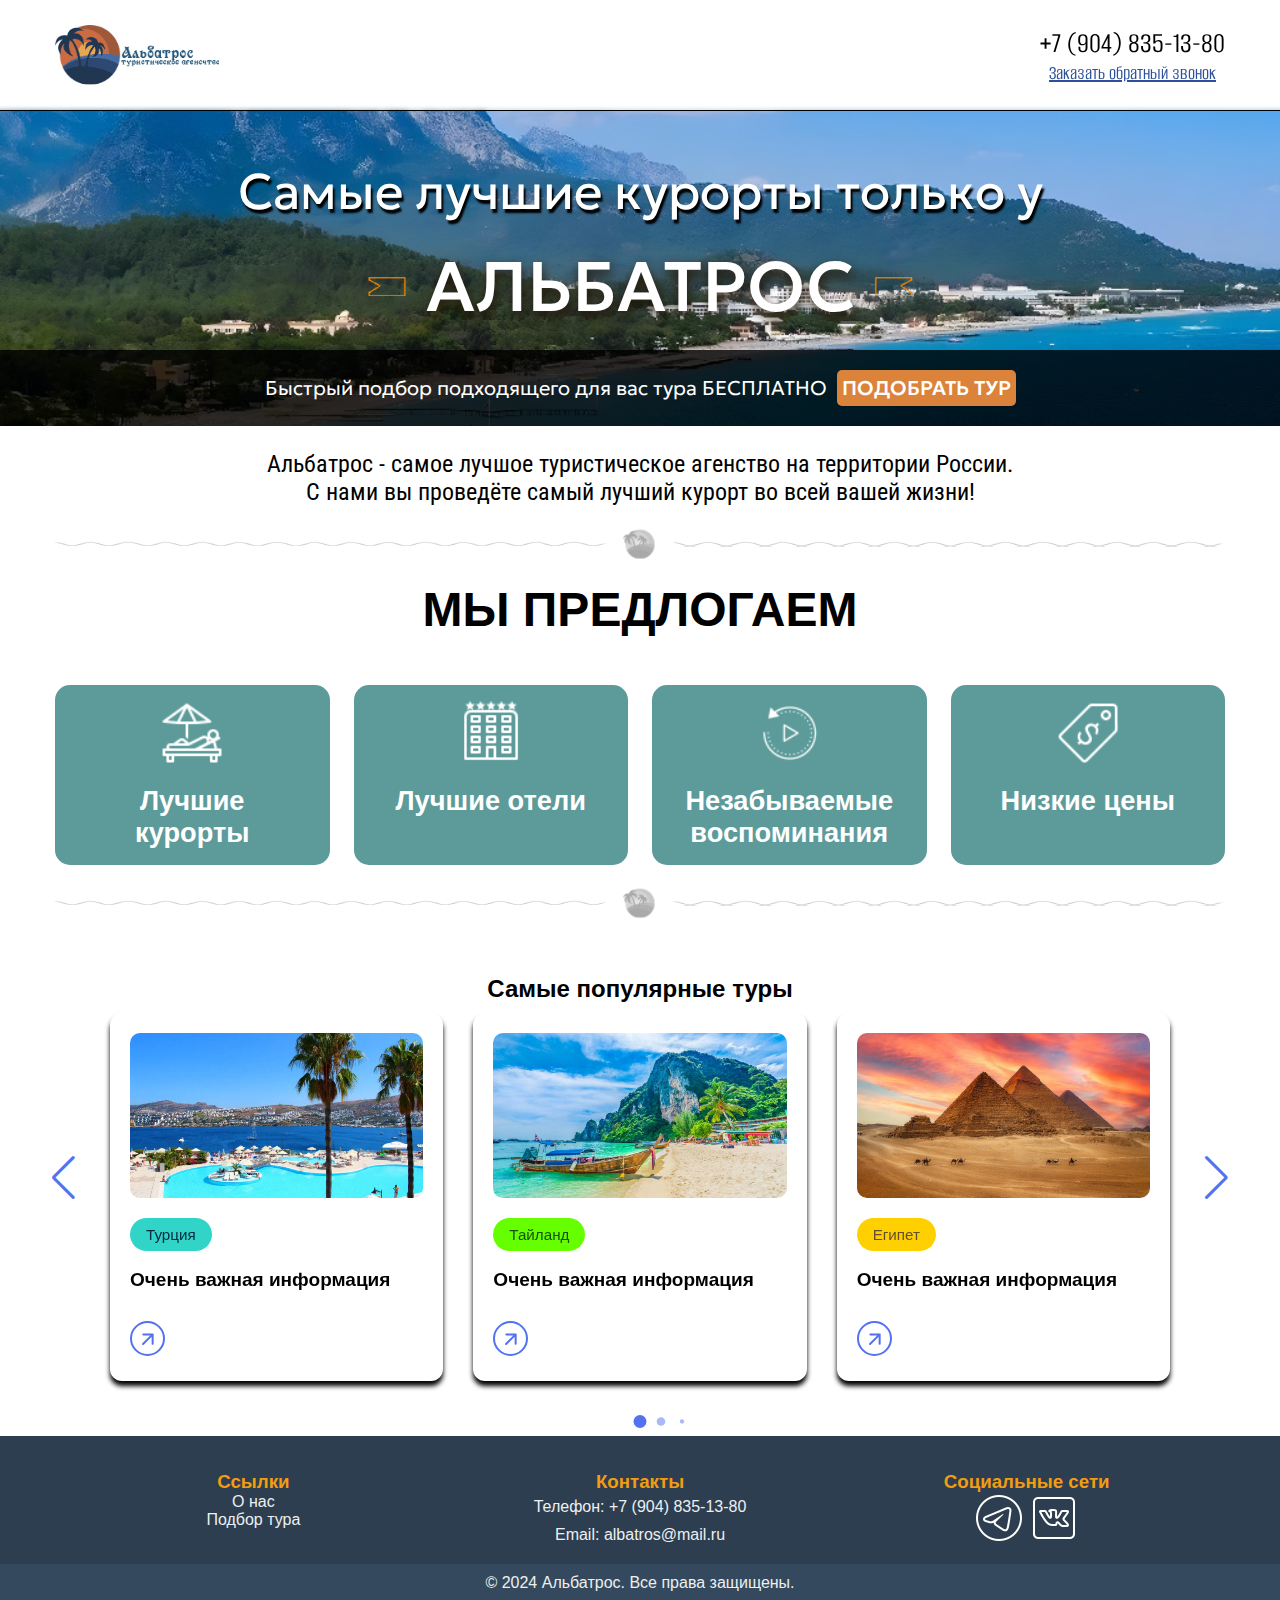
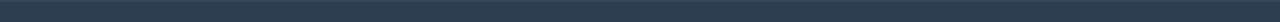
==== index.html @ dd965830 "Add files via upload" ====
<!DOCTYPE html>
<html lang="ru">

<head>
    <meta charset="UTF-8">
    <meta name="viewport" content="width=device-width, initial-scale=1.0">
    <title>Альбатрос</title>
    <link rel="stylesheet" href="styles/style.css">
    <link rel="shortcut icon" href="img/icon.png">
    <link rel="stylesheet"
        href="https://fonts.googleapis.com/css2?family=Material+Symbols+Rounded:opsz,wght,FILL,GRAD@24,400,0,0&icon_names=arrow_forward" />
    <link rel="stylesheet" href="https://cdn.jsdelivr.net/npm/swiper@11/swiper-bundle.min.css">
    <script defer src="js/main.js"></script>
    <script src="https://ajax.googleapis.com/ajax/libs/jquery/1.7/jquery.js"></script> 
    <script src="https://malsup.github.io/jquery.form.js"></script> 
 
    <script> 
        // wait for the DOM to be loaded 
        $(document).ready(function() { 
            // bind 'myForm' and provide a simple callback function 
            $('#call-form').ajaxForm(function() { 
                alert("Спасибо! В скорем времени с вами свяжутся наши агенты"); 
            }); 
        }); 
    </script> 
</head>

<body>
    <header id="header" class="header">
        <div class="container header__container">
            <a href="#" class="logo">
                <img class="logo__img" src="img/logo.svg" alt="Логотип">
            </a>
            <nav class="menu">
                <ul class="menu__list">
                    <li class="menu__item">
                        <p class="menu__number">+7 (904) 835-13-80</p>
                        <button id="open-modal-btn" class="menu__btn" href="">
                            Заказать обратный звонок
                        </button>
                        <div class="modal" id="call-modal">
                            <div class="modal-box">
                                <button id="close-call-modal-btn"> <img src="icons/close.png" alt=""></button>
                                <h3>Спасибо, что решили выбрать нас!</h3>
                                <p>Пожалуйста, введите ваше имя и номер телефона, чтобы мы могли созвониться с вами</p>
                                    <form action="db/call.php" method="post" class="call-form" id="call-form">
                                        <input type="text" name="name" class="name" placeholder="Имя" required maxlength="30" pattern="^[А-Яа-яЁё]+$"   oninvalid="setCustomValidity('Введите имя на русском языке')">
                                        <input type="tel" name="tel" class="tel" placeholder="Номер телефона" required minlength="11" maxlength="11" pattern="^8\d{10}$">
                                        <input type="submit" name="submit" class="btn-submit">
                                </form>
                            </div>
                        </div>
                        <script defer src="js/call.js"></script>
                    </li>
                </ul>
            </nav>
        </div>
    </header>

    <main>
        <section class="attention">
            <div class="attention-text"></div>
            <h3 class="attention-title">Самые лучшие курорты только у</h3>
            <h1 class="attention-name"> <img class="flag1" src="img/flag.png" alt="">АЛЬБАТРОС<img class="flag2"src="img/flag.png" alt=""></h1>
            <div class="attention-info">
                <p>Быстрый подбор подходящего для вас тура БЕСПЛАТНО</p>
                <button class="attention-btn">ПОДОБРАТЬ ТУР</button>
                
            </div>
        </section>
        <section class="container info">
            <p class="info-text">
                Альбатрос - самое лучшое туристическое агенство на территории России. <br>
                С нами вы проведёте самый лучший курорт во всей вашей жизни!
            </p>
            <img src="img/logo_line.png" class="line">
        </section>
        <section class="container services">
           <h1 class="heading-title">МЫ ПРЕДЛОГАЕМ</h1>
           <div class="box-container">
            <div class="box-service">
                <img src="icons/vacation.png" alt="">
                <h2>Лучшие курорты</h2>
            </div>
            <div class="box-service">
                <img src="icons/hotel.png" alt="">
                <h2>Лучшие отели</h2>
            </div>
            <div class="box-service">
                <img src="icons/memories.png" alt="">
                <h2>Незабываемые воспоминания</h2>
            </div>
            <div class="box-service">
                <img src="icons/price.png" alt="">
                <h2>Низкие цены</h2>
            </div>
           </div>
           <img src="img/logo_line.png" class="line">
        </section>
        <section class="container swiper">
            <div class="card-wrapper">
                <h2 class="card-info">Самые популярные туры</h2>
                <ul class="card-list swiper-wrapper">
                    <li class="card-item swiper-slide">
                        <a href="#" class="card-link">
                            <img src="img/Turkey.webp" alt="Турция" class="card-image">
                            <p class="badge Turkey">Турция</p>
                            <h2 class="card-title">Очень важная информация</h2>
                            <button class="card-button
                        material-symbols-rounded">
                                arrow_forward
                            </button>
                        </a>
                    </li>
                    <li class="card-item swiper-slide">
                        <a href="#" class="card-link">
                            <img src="img/Thailand.jpg" alt="Тайланд" class="card-image">
                            <p class="badge Thailand">Тайланд</p>
                            <h2 class="card-title">Очень важная информация</h2>
                            <button class="card-button
                        material-symbols-rounded">
                                arrow_forward
                            </button>
                        </a>
                    </li>
                    <li class="card-item swiper-slide">
                        <a href="#" class="card-link">
                            <img src="img/Epygt.webp" alt="Египет" class="card-image">
                            <p class="badge Egypt">Египет</p>
                            <h2 class="card-title">Очень важная информация</h2>
                            <button class="card-button
                        material-symbols-rounded">
                                arrow_forward
                            </button>
                        </a>
                    </li>
                    <li class="card-item swiper-slide">
                        <a href="#" class="card-link">
                            <img src="img/Greece.webp" alt="Греция" class="card-image">
                            <p class="badge Greece">Греция</p>
                            <h2 class="card-title">Очень важная информация</h2>
                            <button class="card-button
                        material-symbols-rounded">
                                arrow_forward
                            </button>
                        </a>
                    </li>
                    <li class="card-item swiper-slide">
                        <a href="#" class="card-link">
                            <img src="img/India.webp" alt="Индия" class="card-image">
                            <p class="badge India">Индия</p>
                            <h2 class="card-title">Очень важная информация</h2>
                            <button class="card-button
                        material-symbols-rounded">
                                arrow_forward
                            </button>
                        </a>
                    </li>
                </ul>
                <div class="swiper-pagination"></div>
                <div class="swiper-slide-button swiper-button-prev"></div>
                <div class="swiper-slide-button swiper-button-next"></div>
                <script src="https://cdn.jsdelivr.net/npm/swiper@11/swiper-bundle.min.js"></script>
                <script src="js/swiper.js"></script>
            </div>
            </div>
            </div>
        </section>
    </main>
    <footer class="footer">
        <div class="footer-container">
            <div class="footer-section">
                <h3>Ссылки</h3>
                <ul>
                    <li><a href="#">О нас</a></li>
                    <li><a href="#">Подбор тура</a></li>
                </ul>
            </div>
            <div class="footer-section">
                <h3>Контакты</h3>
                <p>Телефон: +7 (904) 835-13-80</p>
                <p>Email: <a href="mailto:info@touragency.com">albatros@mail.ru</a></p>
            </div>
            <div class="footer-section">
                <h3>Социальные сети</h3>
                <a href="#"><img src="icons/telegram.png" alt="Telegram"></a>
                <a href="#"><img src="icons/vk.png" alt="VK"></a>
            </div>
        </div>
        <div class="footer-bottom">
            <p>&copy; 2024 Альбатрос. Все права защищены.</p>
        </div>
    </footer>
    
</body>

</html>
---- styles/style.css ----
@import url("https://fonts.googleapis.com/css2?family=Alumni+Sans:ital,wght@0,100..900;1,100..900&family=Roboto+Condensed:ital,wght@0,100..900;1,100..900&display=swap");
@import url("https://fonts.googleapis.com/css2?family=Alumni+Sans:ital,wght@0,100..900;1,100..900&family=Inter+Tight:ital,wght@0,100..900;1,100..900&family=Jost:ital,wght@0,100..900;1,100..900&family=Roboto+Condensed:ital,wght@0,100..900;1,100..900&display=swap");
@import url("https://fonts.googleapis.com/css2?family=Alumni+Sans:ital,wght@0,100..900;1,100..900&family=Inter+Tight:ital,wght@0,100..900;1,100..900&family=Jost:ital,wght@0,100..900;1,100..900&family=M+PLUS+1p&family=Roboto+Condensed:ital,wght@0,100..900;1,100..900&display=swap");
@import url("https://fonts.googleapis.com/css2?family=Alumni+Sans:ital,wght@0,100..900;1,100..900&family=Geologica:wght@100..900&family=Inter+Tight:ital,wght@0,100..900;1,100..900&family=Jost:ital,wght@0,100..900;1,100..900&family=M+PLUS+1p&family=Roboto+Condensed:ital,wght@0,100..900;1,100..900&display=swap");
@import url('https://fonts.googleapis.com/css2?family=Alumni+Sans:ital,wght@0,100..900;1,100..900&family=Geologica:wght@100..900&family=Inter+Tight:ital,wght@0,100..900;1,100..900&family=Jost:ital,wght@0,100..900;1,100..900&family=M+PLUS+1p&family=Roboto+Condensed:ital,wght@0,100..900;1,100..900&family=Sofia+Sans+Semi+Condensed:ital,wght@0,1..1000;1,1..1000&display=swap');

* {
  box-sizing: border-box;
  margin: 0;
  padding: 0;
}
body {
  padding-top: 110px;
  font-family: Arial, Verdana, sans-serif;
}
a {
  color: inherit;
  text-decoration: none;
}

img {
  max-width: 100%;
}
.container {
  max-width: 1200px;
  margin: 0 auto;
  padding: 0 15px;
}

/*Шапка*/

.header {
  font-family: "Alumni Sans", Arial, Helvetica, sans-serif;
  position: fixed;
  top: 0;
  left: 0;
  width: 100%;
  background-color: rgba(255, 255, 255, 0.7);
  z-index: 9999;
  backdrop-filter: blur(2px);
  -webkit-backdrop-filter: blur(2px);
  transition: box-shadow 0.3s;
  background: transparent;
  border-bottom: 1px solid black;
}

.header__container {
  display: flex;
  justify-content: space-between;
  align-items: center;
  padding-top: 25px;
  padding-bottom: 25px;
  transition: padding-top 0.3s, padding-bottom 0.3s;
}

.header_mini {
  box-shadow: 0px 0px 30px -11px rgba(0, 0, 0, 0.8);
  backdrop-filter: blur(8px);
  -webkit-backdrop-filter: blur(8px);
}

.header_mini .header__container {
  padding-top: 5px;
  padding-bottom: 5px;
}

.logo {
  display: block;
}

.logo__img {
  display: block;
  height: 60px;
  -webkit-user-select: none;
  -khtml-user-select: none;
  -moz-user-select: none;
  -o-user-select: none;
  user-select: none;
}

.menu__list {
  display: flex;
  align-items: center;
  list-style-type: none;
  padding: 0;
  margin: 0;
  color: black;
}

.menu__item:not(:last-child) {
  margin-right: 20px;
}

.menu__item:last-child {
  opacity: 1;
}

.menu__number {
  font-size: 30px;
}

.menu__btn {
  color: #2d509b;
  padding: 0;
  border: none;
  font: inherit;
  background-color: transparent;
  cursor: pointer;
  padding-left: 10px;
  text-decoration: underline;
  font-size: 20px;
  transition: all 0.3s ease;
  opacity: 1;
}
#close-call-modal-btn{
  padding: 5px;
  border: none;
  font: inherit;
  background-color: transparent;
  cursor: pointer;
  position: absolute;
  top: 8px;
  right: 8px;
  transition: all 0.3s ease;
}
#close-call-modal-btn:hover{
  transform: scale(1.2);
}
.modal{
  font-family: "Sofia Sans Semi Condensed", sans-serif;
  font-optical-sizing: auto;
  font-weight: 400;
  font-style: normal;
  position: fixed;
  font-size: 30px;
  left: 0;
  top: 0;
  width: 100%;
  height: 100vh;
  z-index: 998;
  background-color: rgba(0,0,0,.3);
  display: grid;
  align-items: center;
  justify-content: center;
  overflow-y: auto;
  box-shadow: 6px 6px 4px 6px rgba(34, 60, 80, 0.2);
  visibility: hidden;
  opacity: 0;
  transition:opacity 0.4s, visibility 0.4s  ;
}

.modal-box{
  border: 2px solid rgb(255, 174, 23);
  max-width: 500px;
  padding: 45px;
  z-index: 1;
  background-color: white;
  margin: 30px 15px;
  box-shadow: 0px 0px 10px 5px rgba(34, 60, 80, 0.44);
  transform: scale(0);
  transition: transform .6s;
}

.modal.open{
  visibility: visible;
  opacity: 1;
}


.modal.open .modal-box{
  transform: scale(1);
}

.call-form{
  display: flex;
  flex-wrap: wrap;
}

.name{
  font-size: 25px;
  margin-bottom: 10px;
}
.tel{
  font-size: 25px;
}
.btn-submit{
  margin-top: 10px;
  font-size: 25px;
  padding: 0;
  border: none;
  font: inherit;
  background-color: transparent;
  cursor: pointer;
  color: white;
  font-weight: 500;
  padding: 5px;
  border-radius: 5px;
  background-color: rgb(219, 131, 59);
  transition: all 0.3s ease;
  -webkit-user-select: none;
  -khtml-user-select: none;
  -moz-user-select: none;
  -o-user-select: none;
  user-select: none;
}

.btn-submit:hover{
  padding: 9px;
  font-size: 37px;
  box-shadow: 1px 1px 5px 2px rgba(255, 255, 255, 0.7);
}
.image-scroller {
  overflow: hidden;
}
/*Форма захвата*/
.attention {
  background-image: url(/img/bg_atention.png);
  background-repeat: no-repeat;
  background-size: cover;
  background-position: center;
  background-attachment: fixed;
  display: block;
  width: 100%;
  text-align: center;
  margin-left: auto;
  margin-right: auto;
  margin: 0 auto;
  color: #fff;
  font-weight: 500;
  font-family: "Geologica", sans-serif;
  font-optical-sizing: auto;
  font-style: normal;
}

.attention-title {
  text-shadow: 2px 4px 2px rgb(0, 0, 0);
  padding-top: 50px;
  font-size: 50px;
  font-weight: 350;
  pointer-events: none;
  -webkit-user-select: none;
  -khtml-user-select: none;
  -moz-user-select: none;
  -o-user-select: none;
  user-select: none;
}

/*Информация*/

.attention-name {
  display: flex;
  justify-content: center;
  align-items: center;
  padding: 20px;
  font-size: 70px;
  text-shadow: 1px 6px 12px #241504;
  font-weight: 450;
  pointer-events: none;
  -webkit-user-select: none;
  -khtml-user-select: none;
  -moz-user-select: none;
  -o-user-select: none;
  user-select: none;
}

.flag1 {
  justify-content: center;
  margin-right: 20px;
  width: 1cm;
  pointer-events: none;
  -webkit-user-select: none;
  -khtml-user-select: none;
  -moz-user-select: none;
  -o-user-select: none;
  user-select: none;
}

.flag2 {
  transform: scale(-1, 1);
  margin-left: 20px;
  width: 1cm;
  pointer-events: none;
  -webkit-user-select: none;
  -khtml-user-select: none;
  -moz-user-select: none;
  -o-user-select: none;
  user-select: none;
}

.attention-info {
  display: flex;
  justify-content: center;
  align-items: center;
  font-weight: 300;
  padding: 20px;
  font-size: 20px;
  background-color: rgba(0, 0, 0, 0.8);
}

.attention-btn {
  padding: 0;
  border: none;
  font: inherit;
  background-color: transparent;
  cursor: pointer;
  color: white;
  margin-left: 10px;
  font-weight: 500;
  padding: 5px;
  border-radius: 5px;
  background-color: rgb(219, 131, 59);
  transition: all 0.3s ease;
  -webkit-user-select: none;
  -khtml-user-select: none;
  -moz-user-select: none;
  -o-user-select: none;
  user-select: none;
}

.attention-btn:hover {
  padding: 9px;
  font-size: 21px;
  box-shadow: 1px 1px 5px 2px rgba(255, 255, 255, 0.7);
}

.info {
  display: flex;
  flex-flow: column;
  justify-content: center;
  text-align: center;
  margin-top: 1.5rem;
  font-family: "Roboto Condensed", serif;
  font-optical-sizing: auto;
  font-size: 24px;
  font-weight: 400;
  font-style: normal;
}

.line {
  opacity: 0.4;
  pointer-events: none;
  -webkit-user-select: none;
  -khtml-user-select: none;
  -moz-user-select: none;
  -o-user-select: none;
  user-select: none;
}

/*Сервисы*/
.heading-title{
  text-align: center;
  margin-bottom: 3rem;
  font-size: 3rem;
}
.services .box-container{
  display: grid;
  grid-template-columns: repeat(auto-fit, minmax(16rem, 1fr));
  gap: 1.5rem;
}
.services .box-container .box-service{
  padding: 1rem 2rem;
  text-align: center;
  background-color: #5D9B9B;
  cursor: pointer;
  user-select: none;
  transition: all .2s ease;
  border-radius: 15px;
}
.services .box-container .box-service:hover{
  background-color:black;
  
}
.services .box-container .box-service img{
  height: 4rem;
}
.services .box-container .box-service h2{
  color: white;
  font-size: 1.7rem;
  padding-top: 1rem;
}
/*Свайпер*/
main {
  min-width: 100vh;
  background-image:url(/img/background.jpg);
  background-repeat: no-repeat;
  background-size: cover;
}

.main-section {
  align-items: center;
  justify-content: center;
}

.card-wrapper {
  max-width: 1200px;
  margin: 0 60px 35px;
  padding: 20px 10px;
  overflow: hidden;
}

.card-info {
  text-align: center;
  padding: 10px;
}

.card-list .card-item {
  list-style: none;
}

.card-list .card-item .card-link {
  user-select: none;
  display: block;
  background: #fff;
  padding: 18px;
  border-radius: 12px;
  text-decoration: none;
  border: 2px solid transparent;
  box-shadow: 0 5px 5px rgba(0, 0, 0.05);
  transition: 0.2s ease;
}

.card-list .card-item .card-link:active {
  cursor: grabbing;
}

.card-list .card-item .card-link:hover {
  border-color: #5372f0;
}

.card-list .card-link .card-image {
  width: 100%;
  aspect-ratio: 16 / 9;
  object-fit: cover;
  border-radius: 10px;
}

.card-list .card-link .badge {
  color: #5372f0;
  padding: 8px 16px;
  font-size: 0.95rem;
  font-weight: 500;
  margin: 16px 0 18px;
  background: #dde4ff;
  width: fit-content;
  border-radius: 50px;
}

.card-list .card-link .badge.Turkey {
  color: rgb(5, 41, 65);
  background: #30d5c8;
}

.card-list .card-link .badge.Thailand {
  color: rgb(21, 83, 15);
  background: rgb(102, 255, 0);
}

.card-list .card-link .badge.Egypt {
  color: rgb(102, 78, 43);
  background: rgb(255, 208, 0);
}

.card-list .card-link .badge.Greece {
  color: rgb(255, 255, 255);
  background: rgb(32, 155, 177);
}

.card-list .card-link .badge.India {
  color: rgb(255, 255, 255);
  background: rgb(224, 117, 30);
}

.card-list .card-link .card-title {
  font-size: 1.19rem;
  color: #000;
  font-weight: 600;
}

.card-list .card-link .card-button {
  height: 35px;
  width: 35px;
  color: #5372f0;
  border-radius: 50%;
  margin: 30px 0 5px;
  background: none;
  cursor: pointer;
  border: 2px solid #5372f0;
  transform: rotate(-45deg);
  transition: 0.4s ease;
}

.card-list .card-link:hover .card-button {
  color: #fff;
  background: #5372f0;
}

.card-wrapper h1 {
  font-size: 40px;
  padding: 20px 0;
}


.card-wrapper .swiper-pagination-bullet {
  height: 13px;
  width: 13px;
  opacity: 0.5;
  background: #5372f0;
}

.card-wrapper .swiper-pagination-bullet-active {
  opacity: 1;
}

.card-wrapper .swiper-slide-button {
  color: #5372f0;
  margin-top: -35px;
}

/*Футер*/
.footer {
  background-color: #2c3e50;
  color: #ecf0f1;
  padding: 20px 0;
  text-align: center; /* Центрируем текст */
  width: 100%; /* Полная ширина футера */
  position: relative; /* Позволяет установить другие элементы относительно футера */
}

.footer-container {
  display: flex;
  justify-content: space-between; /* Равномерное распределение секций */
  max-width: 1200px;
  margin: 0 auto; /* Центрирование контейнера */
  padding: 0 20px; /* Отступы слева и справа */
  flex-wrap: wrap;
}

.footer-section {
  flex: 1; /* Занимает равное пространство */
  min-width: 200px;
  padding: 15px;
}

.footer-section h3 {
  color: #f39c12;
}

.footer-section p,
.footer-section ul {
  margin: 0;
  padding: 5px 0;
}

.footer-section ul {
  list-style: none;
  padding: 0;
}

.footer-section a {
  color: #ecf0f1;
  text-decoration: none;
  transition: color 0.3s ease, transform 0.3s ease; /* Переходы для цвета и трансформации */
}

.footer-section a:hover {
  color: #f39c12; /* Изменение цвета при наведении */
  transform: scale(1.1); /* Увеличение размера ссылки при наведении */
}

.footer-bottom {
  text-align: center;
  padding: 10px 0;
  background-color: #34495e;
}

@media screen and (max-width: 768px) {
    .header{
      position: relative;
      width: 100%;
      border: none;
    }
    body {
        padding-top: 0;
        display: flex;
        flex-direction: column;
    }
    .menu__item {
        padding-bottom: 10px;

    }

    .menu__item:not(:last-child) {
        margin-right: 0;
    }

    .menu__list {
        flex-flow: column;
    }

    .menu__item a {
        opacity: 1;
    }

    .menu__btn {
        text-decoration: underline;
        color: #2d509b;
        font-size: 20px;
        transition: all 0.3s ease;
        opacity: 1;
    }

    .menu__btn a {
        font-size: 10px;
    }
    .attention {
      border-top: 3px solid black;
        justify-content: center;
        align-items: center;
        width: 100%;
        background-attachment: local;
    }

    .attention-info {
        display: flex;
        justify-content: center;
    }

    .attention-title {
        font-size: 30px;
        padding: 10px;
    }

    .attention-name {
        font-size: 50px;
        padding: 30px;
    }

    .attention-info {
        font-size: 15px;
        display: flex;
        flex-flow: column;
        font-weight: 200;
    }

    .attention-btn {
        margin-top: 10px;
        padding: 5px;
        transition: all 0.3 ease;
        font-size: 18px;
    }

    .attention-btn:hover {
        padding: 5px;
        font-size: 18px;
        box-shadow: none;
    }
    .attention-btn:active{
        padding: 9px;
        font-size: 21px;
        box-shadow: 1px 1px 5px 2px rgba(255, 255, 255, 0.7);
    }
    .swiper {
        bottom: 0;
        width: 60%;
    }

    .card-wrapper {
        margin: 0 10px 20px;
    }

    .card-wrapper h1 {
        font-size: 30px;
    }

    .card-wrapper .swiper-slide-button {
        display: none;
    }
}
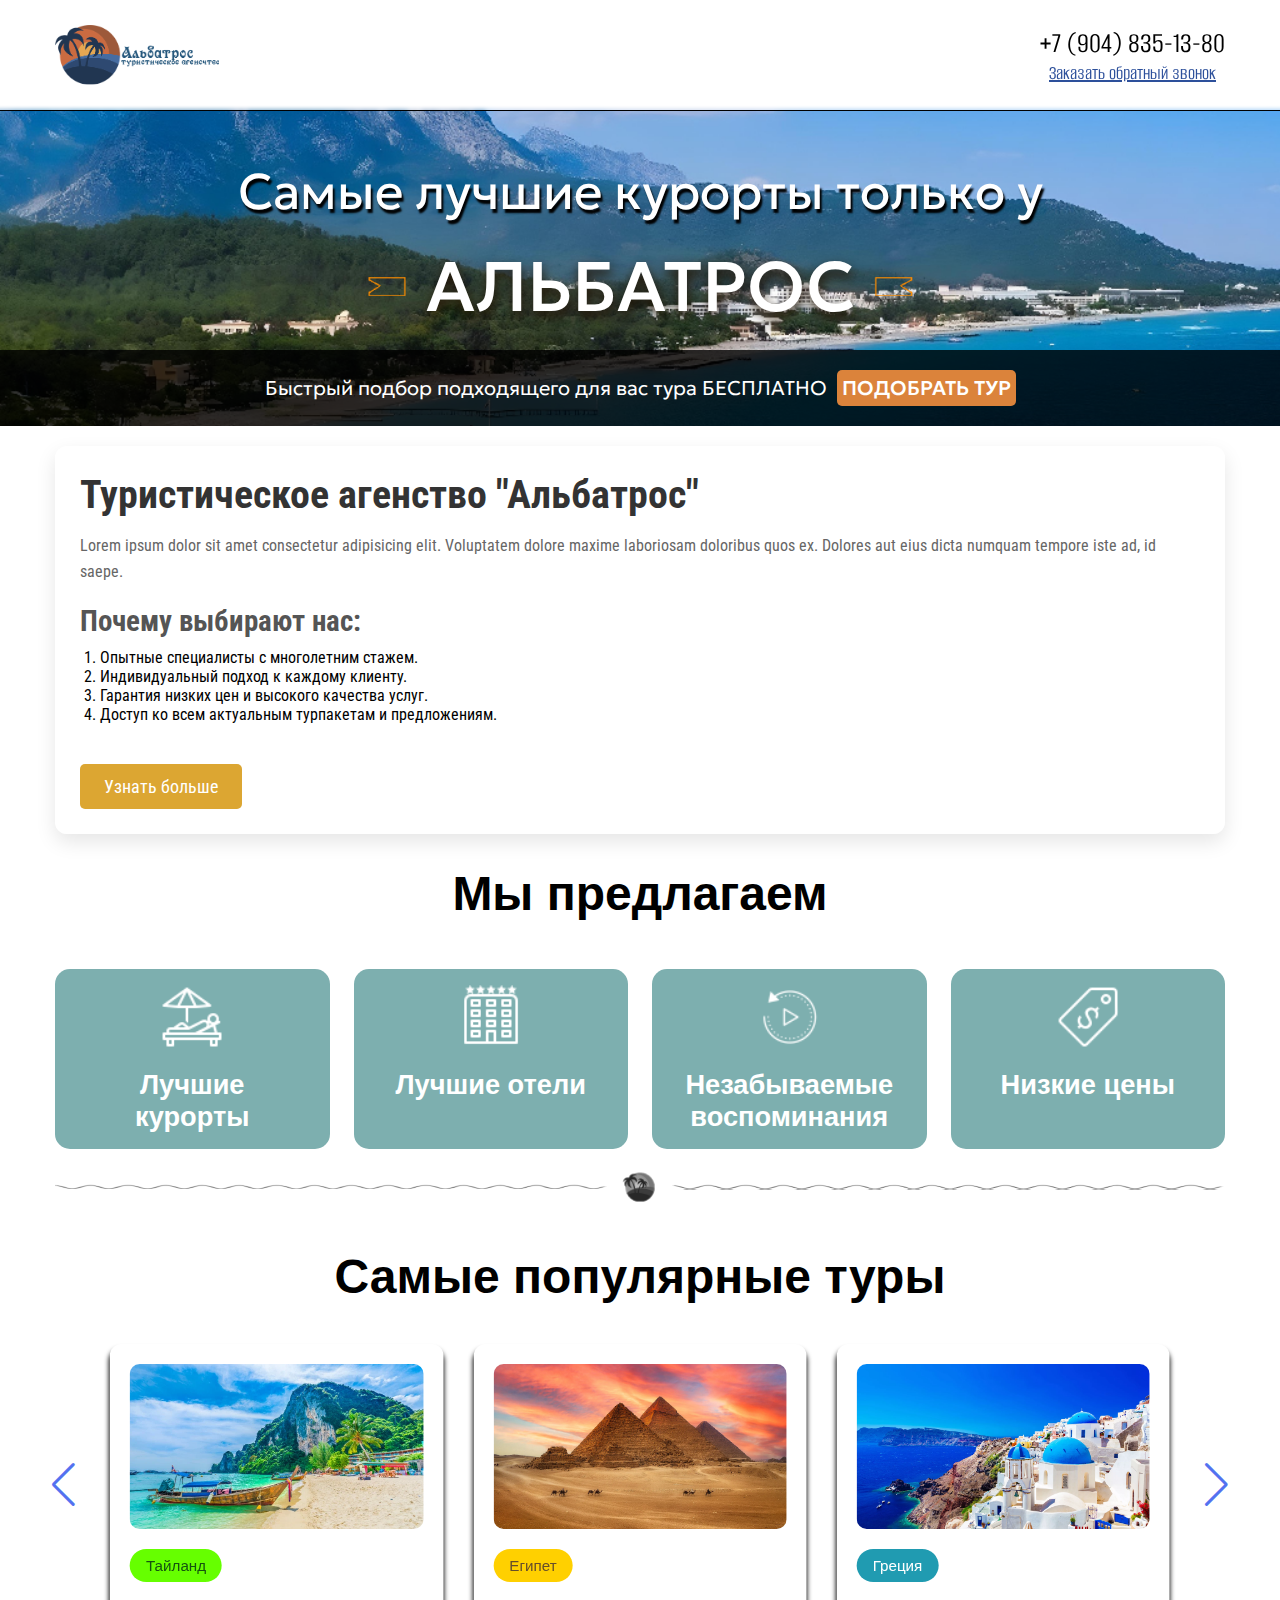
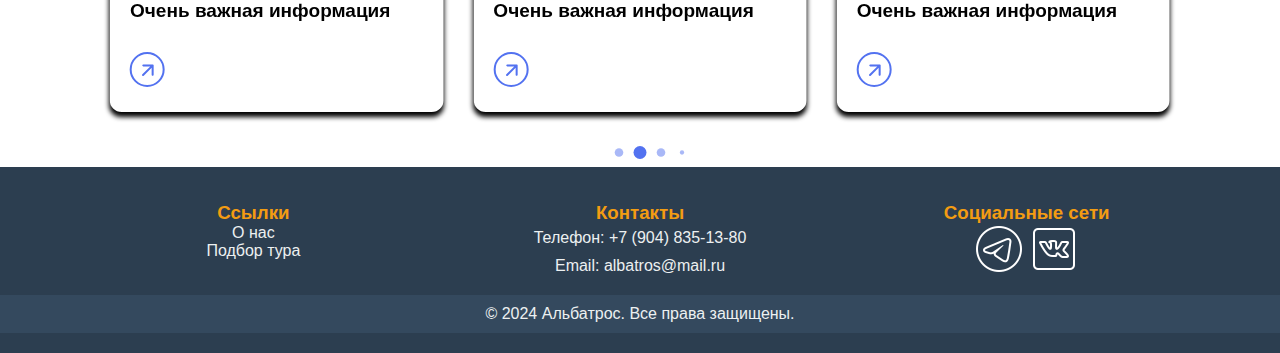
==== commit 2d0cbce0: "Add files via upload" ====
--- a/index.html
+++ b/index.html
@@ -64,19 +64,29 @@
             <h1 class="attention-name"> <img class="flag1" src="img/flag.png" alt="">АЛЬБАТРОС<img class="flag2"src="img/flag.png" alt=""></h1>
             <div class="attention-info">
                 <p>Быстрый подбор подходящего для вас тура БЕСПЛАТНО</p>
-                <button class="attention-btn">ПОДОБРАТЬ ТУР</button>
-                
-            </div>
-        </section>
-        <section class="container info">
-            <p class="info-text">
-                Альбатрос - самое лучшое туристическое агенство на территории России. <br>
-                С нами вы проведёте самый лучший курорт во всей вашей жизни!
-            </p>
-            <img src="img/logo_line.png" class="line">
+                <a href="booking.php"><button class="attention-btn">ПОДОБРАТЬ ТУР</button></a>
+            </div>
+            <script src="js/bg.js"></script>
+        </section>
+        <section class="container">
+            <div class="tour-company-card">
+                <div class="card-content">
+                    <h1>Туристическое агенство "Альбатрос"</h1>
+                    <p>Lorem ipsum dolor sit amet consectetur adipisicing elit. Voluptatem dolore maxime laboriosam doloribus quos ex. Dolores aut eius dicta numquam tempore iste ad, id saepe.</p>
+                    <h2>Почему выбирают нас:</h2>
+                    <ol>
+                        <li>Опытные специалисты с многолетним стажем.</li>
+                        <li>Индивидуальный подход к каждому клиенту.</li>
+                        <li>Гарантия низких цен и высокого качества услуг.</li>
+                        <li>Доступ ко всем актуальным турпакетам и предложениям.</li>
+                    </ol>
+        
+                    <a href="about.html" class="card-button-us">Узнать больше</a>
+                </div>
+            </div>
         </section>
         <section class="container services">
-           <h1 class="heading-title">МЫ ПРЕДЛОГАЕМ</h1>
+           <h1 class="heading-title">Мы предлагаем</h1>
            <div class="box-container">
             <div class="box-service">
                 <img src="icons/vacation.png" alt="">
@@ -102,7 +112,7 @@
                 <h2 class="card-info">Самые популярные туры</h2>
                 <ul class="card-list swiper-wrapper">
                     <li class="card-item swiper-slide">
-                        <a href="#" class="card-link">
+                        <a href="booking.php" class="card-link">
                             <img src="img/Turkey.webp" alt="Турция" class="card-image">
                             <p class="badge Turkey">Турция</p>
                             <h2 class="card-title">Очень важная информация</h2>
@@ -113,7 +123,7 @@
                         </a>
                     </li>
                     <li class="card-item swiper-slide">
-                        <a href="#" class="card-link">
+                        <a href="booking.php" class="card-link">
                             <img src="img/Thailand.jpg" alt="Тайланд" class="card-image">
                             <p class="badge Thailand">Тайланд</p>
                             <h2 class="card-title">Очень важная информация</h2>
@@ -124,7 +134,7 @@
                         </a>
                     </li>
                     <li class="card-item swiper-slide">
-                        <a href="#" class="card-link">
+                        <a href="booking.php" class="card-link">
                             <img src="img/Epygt.webp" alt="Египет" class="card-image">
                             <p class="badge Egypt">Египет</p>
                             <h2 class="card-title">Очень важная информация</h2>
@@ -135,7 +145,7 @@
                         </a>
                     </li>
                     <li class="card-item swiper-slide">
-                        <a href="#" class="card-link">
+                        <a href="booking.php" class="card-link">
                             <img src="img/Greece.webp" alt="Греция" class="card-image">
                             <p class="badge Greece">Греция</p>
                             <h2 class="card-title">Очень важная информация</h2>
@@ -146,7 +156,7 @@
                         </a>
                     </li>
                     <li class="card-item swiper-slide">
-                        <a href="#" class="card-link">
+                        <a href="booking.php" class="card-link">
                             <img src="img/India.webp" alt="Индия" class="card-image">
                             <p class="badge India">Индия</p>
                             <h2 class="card-title">Очень важная информация</h2>
@@ -172,8 +182,8 @@
             <div class="footer-section">
                 <h3>Ссылки</h3>
                 <ul>
-                    <li><a href="#">О нас</a></li>
-                    <li><a href="#">Подбор тура</a></li>
+                    <li><a href="about.html">О нас</a></li>
+                    <li><a href="booking.php">Подбор тура</a></li>
                 </ul>
             </div>
             <div class="footer-section">
--- a/styles/style.css
+++ b/styles/style.css
@@ -2,7 +2,7 @@
 @import url("https://fonts.googleapis.com/css2?family=Alumni+Sans:ital,wght@0,100..900;1,100..900&family=Inter+Tight:ital,wght@0,100..900;1,100..900&family=Jost:ital,wght@0,100..900;1,100..900&family=Roboto+Condensed:ital,wght@0,100..900;1,100..900&display=swap");
 @import url("https://fonts.googleapis.com/css2?family=Alumni+Sans:ital,wght@0,100..900;1,100..900&family=Inter+Tight:ital,wght@0,100..900;1,100..900&family=Jost:ital,wght@0,100..900;1,100..900&family=M+PLUS+1p&family=Roboto+Condensed:ital,wght@0,100..900;1,100..900&display=swap");
 @import url("https://fonts.googleapis.com/css2?family=Alumni+Sans:ital,wght@0,100..900;1,100..900&family=Geologica:wght@100..900&family=Inter+Tight:ital,wght@0,100..900;1,100..900&family=Jost:ital,wght@0,100..900;1,100..900&family=M+PLUS+1p&family=Roboto+Condensed:ital,wght@0,100..900;1,100..900&display=swap");
-@import url('https://fonts.googleapis.com/css2?family=Alumni+Sans:ital,wght@0,100..900;1,100..900&family=Geologica:wght@100..900&family=Inter+Tight:ital,wght@0,100..900;1,100..900&family=Jost:ital,wght@0,100..900;1,100..900&family=M+PLUS+1p&family=Roboto+Condensed:ital,wght@0,100..900;1,100..900&family=Sofia+Sans+Semi+Condensed:ital,wght@0,1..1000;1,1..1000&display=swap');
+@import url("https://fonts.googleapis.com/css2?family=Alumni+Sans:ital,wght@0,100..900;1,100..900&family=Geologica:wght@100..900&family=Inter+Tight:ital,wght@0,100..900;1,100..900&family=Jost:ital,wght@0,100..900;1,100..900&family=M+PLUS+1p&family=Roboto+Condensed:ital,wght@0,100..900;1,100..900&family=Sofia+Sans+Semi+Condensed:ital,wght@0,1..1000;1,1..1000&display=swap");
 
 * {
   box-sizing: border-box;
@@ -112,7 +112,7 @@
   transition: all 0.3s ease;
   opacity: 1;
 }
-#close-call-modal-btn{
+#close-call-modal-btn {
   padding: 5px;
   border: none;
   font: inherit;
@@ -123,10 +123,10 @@
   right: 8px;
   transition: all 0.3s ease;
 }
-#close-call-modal-btn:hover{
+#close-call-modal-btn:hover {
   transform: scale(1.2);
 }
-.modal{
+.modal {
   font-family: "Sofia Sans Semi Condensed", sans-serif;
   font-optical-sizing: auto;
   font-weight: 400;
@@ -138,7 +138,7 @@
   width: 100%;
   height: 100vh;
   z-index: 998;
-  background-color: rgba(0,0,0,.3);
+  background-color: rgba(0, 0, 0, 0.3);
   display: grid;
   align-items: center;
   justify-content: center;
@@ -146,10 +146,10 @@
   box-shadow: 6px 6px 4px 6px rgba(34, 60, 80, 0.2);
   visibility: hidden;
   opacity: 0;
-  transition:opacity 0.4s, visibility 0.4s  ;
-}
-
-.modal-box{
+  transition: opacity 0.4s, visibility 0.4s;
+}
+
+.modal-box {
   border: 2px solid rgb(255, 174, 23);
   max-width: 500px;
   padding: 45px;
@@ -158,32 +158,31 @@
   margin: 30px 15px;
   box-shadow: 0px 0px 10px 5px rgba(34, 60, 80, 0.44);
   transform: scale(0);
-  transition: transform .6s;
-}
-
-.modal.open{
+  transition: transform 0.6s;
+}
+
+.modal.open {
   visibility: visible;
   opacity: 1;
 }
 
-
-.modal.open .modal-box{
+.modal.open .modal-box {
   transform: scale(1);
 }
 
-.call-form{
+.call-form {
   display: flex;
   flex-wrap: wrap;
 }
 
-.name{
+.name {
   font-size: 25px;
   margin-bottom: 10px;
 }
-.tel{
+.tel {
   font-size: 25px;
 }
-.btn-submit{
+.btn-submit {
   margin-top: 10px;
   font-size: 25px;
   padding: 0;
@@ -204,7 +203,7 @@
   user-select: none;
 }
 
-.btn-submit:hover{
+.btn-submit:hover {
   padding: 9px;
   font-size: 37px;
   box-shadow: 1px 1px 5px 2px rgba(255, 255, 255, 0.7);
@@ -230,6 +229,7 @@
   font-family: "Geologica", sans-serif;
   font-optical-sizing: auto;
   font-style: normal;
+  transition: all 0.1s ease-in-out;
 }
 
 .attention-title {
@@ -323,74 +323,127 @@
   box-shadow: 1px 1px 5px 2px rgba(255, 255, 255, 0.7);
 }
 
-.info {
-  display: flex;
-  flex-flow: column;
-  justify-content: center;
-  text-align: center;
-  margin-top: 1.5rem;
-  font-family: "Roboto Condensed", serif;
-  font-optical-sizing: auto;
-  font-size: 24px;
-  font-weight: 400;
-  font-style: normal;
-}
-
 .line {
-  opacity: 0.4;
   pointer-events: none;
-  -webkit-user-select: none;
-  -khtml-user-select: none;
-  -moz-user-select: none;
-  -o-user-select: none;
   user-select: none;
 }
 
 /*Сервисы*/
-.heading-title{
+.heading-title {
   text-align: center;
   margin-bottom: 3rem;
   font-size: 3rem;
 }
-.services .box-container{
+.services .box-container {
   display: grid;
   grid-template-columns: repeat(auto-fit, minmax(16rem, 1fr));
   gap: 1.5rem;
 }
-.services .box-container .box-service{
+.services .box-container .box-service {
   padding: 1rem 2rem;
   text-align: center;
-  background-color: #5D9B9B;
+  background-color: #5d9b9bcc;
   cursor: pointer;
   user-select: none;
-  transition: all .2s ease;
+  transition: all 0.2s ease;
   border-radius: 15px;
 }
-.services .box-container .box-service:hover{
-  background-color:black;
-  
-}
-.services .box-container .box-service img{
+.services .box-container .box-service:hover {
+  background-color: black;
+}
+.services .box-container .box-service img {
   height: 4rem;
 }
-.services .box-container .box-service h2{
+.services .box-container .box-service h2 {
   color: white;
   font-size: 1.7rem;
   padding-top: 1rem;
 }
+
+/*О нас*/
+.tour-company-card {
+  font-family: "Roboto Condensed", serif;
+  display: flex;
+  flex-direction: column;
+  width: 100%;
+  background-color: rgba(255, 255, 255, 0.705);
+  border-radius: 12px;
+  box-shadow: 0 8px 20px rgba(0, 0, 0, 0.1);
+  overflow: hidden;
+  margin-top: 20px;
+  transition: transform 0.2s;
+  margin-bottom: 2rem;
+}
+
+.tour-company-card:hover {
+  transform: translateY(-4px); /* Эффект при наведении */
+}
+
+.card-image {
+  width: 100%; /* Полная ширина для изображения */
+  height: auto; /* Авто высота для сохранения пропорций */
+}
+
+.card-content {
+  justify-content: center;
+  text-align: center;
+  padding: 25px;
+  text-align: left; /* Выровнять текст слева */
+}
+
+.card-content h1 {
+  font-size: 2.5rem; /* Увеличенный размер заголовка */
+  margin-bottom: 15px;
+  color: #333; /* Цвет заголовка */
+}
+
+.card-content h2 {
+  font-size: 1.8rem; /* Увеличенный размер подзаголовков */
+  margin-top: 20px;
+  margin-bottom: 10px;
+  color: #555; /* Цвет подзаголовка */
+}
+
+.card-content p {
+  margin-bottom: 15px;
+  line-height: 1.6; /* Увеличить высоту строки для лучшей читаемости */
+  color: #666; /* Цвет текста */
+}
+
+.card-content ul,
+.card-content ol {
+  margin-bottom: 20px;
+  padding-left: 20px; /* Отступ для списков */
+}
+
+.card-button-us {
+  user-select: none;
+  cursor: pointer;
+  display: inline-block;
+  margin-top: 20px;
+  padding: 12px 24px;
+  background-color: rgb(220, 166, 50); /* Цвет кнопки */
+  color: #fff;
+  text-decoration: none;
+  border-radius: 5px;
+  font-size: 18px;
+  transition: background-color 0.3s ease, transform 0.3s ease;
+}
+
+.card-button-us:hover {
+  background-color: rgb(200, 146, 30); /* Цвет кнопки при наведении */
+  transform: scale(1.05); /* Увеличение кнопки */
+}
 /*Свайпер*/
 main {
   min-width: 100vh;
-  background-image:url(/img/background.jpg);
+  background-image: url(/img/background.jpg);
   background-repeat: no-repeat;
   background-size: cover;
 }
-
-.main-section {
-  align-items: center;
-  justify-content: center;
-}
-
+.card-info {
+  font-size: 3rem;
+}
 .card-wrapper {
   max-width: 1200px;
   margin: 0 60px 35px;
@@ -400,7 +453,7 @@
 
 .card-info {
   text-align: center;
-  padding: 10px;
+  padding-bottom: 40px;
 }
 
 .card-list .card-item {
@@ -499,7 +552,6 @@
   padding: 20px 0;
 }
 
-
 .card-wrapper .swiper-pagination-bullet {
   height: 13px;
   width: 13px;
@@ -521,22 +573,22 @@
   background-color: #2c3e50;
   color: #ecf0f1;
   padding: 20px 0;
-  text-align: center; /* Центрируем текст */
-  width: 100%; /* Полная ширина футера */
-  position: relative; /* Позволяет установить другие элементы относительно футера */
+  text-align: center;
+  min-width: 100vh;
+  position: relative;
 }
 
 .footer-container {
   display: flex;
-  justify-content: space-between; /* Равномерное распределение секций */
+  justify-content: space-between;
   max-width: 1200px;
-  margin: 0 auto; /* Центрирование контейнера */
-  padding: 0 20px; /* Отступы слева и справа */
+  margin: 0 auto;
+  padding: 0 20px;
   flex-wrap: wrap;
 }
 
 .footer-section {
-  flex: 1; /* Занимает равное пространство */
+  flex: 1;
   min-width: 200px;
   padding: 15px;
 }
@@ -559,12 +611,12 @@
 .footer-section a {
   color: #ecf0f1;
   text-decoration: none;
-  transition: color 0.3s ease, transform 0.3s ease; /* Переходы для цвета и трансформации */
+  transition: color 0.3s ease, transform 0.3s ease;
 }
 
 .footer-section a:hover {
-  color: #f39c12; /* Изменение цвета при наведении */
-  transform: scale(1.1); /* Увеличение размера ссылки при наведении */
+  color: #f39c12;
+  transform: scale(1.1);
 }
 
 .footer-bottom {
@@ -572,107 +624,209 @@
   padding: 10px 0;
   background-color: #34495e;
 }
-
-@media screen and (max-width: 768px) {
-    .header{
-      position: relative;
-      width: 100%;
-      border: none;
-    }
-    body {
-        padding-top: 0;
-        display: flex;
-        flex-direction: column;
-    }
-    .menu__item {
-        padding-bottom: 10px;
-
-    }
-
-    .menu__item:not(:last-child) {
-        margin-right: 0;
-    }
-
-    .menu__list {
-        flex-flow: column;
-    }
-
-    .menu__item a {
-        opacity: 1;
-    }
-
-    .menu__btn {
-        text-decoration: underline;
-        color: #2d509b;
-        font-size: 20px;
-        transition: all 0.3s ease;
-        opacity: 1;
-    }
-
-    .menu__btn a {
-        font-size: 10px;
-    }
-    .attention {
-      border-top: 3px solid black;
-        justify-content: center;
-        align-items: center;
-        width: 100%;
-        background-attachment: local;
-    }
-
-    .attention-info {
-        display: flex;
-        justify-content: center;
-    }
-
-    .attention-title {
-        font-size: 30px;
-        padding: 10px;
-    }
-
-    .attention-name {
-        font-size: 50px;
-        padding: 30px;
-    }
-
-    .attention-info {
-        font-size: 15px;
-        display: flex;
-        flex-flow: column;
-        font-weight: 200;
-    }
-
-    .attention-btn {
-        margin-top: 10px;
-        padding: 5px;
-        transition: all 0.3 ease;
-        font-size: 18px;
-    }
-
-    .attention-btn:hover {
-        padding: 5px;
-        font-size: 18px;
-        box-shadow: none;
-    }
-    .attention-btn:active{
-        padding: 9px;
-        font-size: 21px;
-        box-shadow: 1px 1px 5px 2px rgba(255, 255, 255, 0.7);
-    }
-    .swiper {
-        bottom: 0;
-        width: 60%;
-    }
-
-    .card-wrapper {
-        margin: 0 10px 20px;
-    }
-
-    .card-wrapper h1 {
-        font-size: 30px;
-    }
-
-    .card-wrapper .swiper-slide-button {
-        display: none;
-    }
-}+/*О нас другая страница*/
+.about-us-web {
+  background-image: url(/img/about-us-web-bg.jpg);
+  background-repeat: no-repeat;
+  background-size: cover;
+}
+.main {
+  font-family: "Roboto Condensed", serif;
+  font-size: 1.2rem;
+}
+.main h1 {
+  color: #0b6acf;
+  font-size: 2.5em;
+  margin-bottom: 20px;
+}
+.main h2 {
+  color: #064a92;
+  font-size: 2em;
+  margin-top: 20px;
+  margin-bottom: 10px;
+}
+.main p {
+  text-shadow: 1px 2px 1px black;
+  color: white;
+  margin-bottom: 15px;
+  text-align: justify;
+}
+.main ul {
+  color: white;
+  margin-bottom: 20px;
+  list-style-type: disc;
+  padding-left: 20px;
+  text-shadow: 1px 2px 1px black;
+}
+.main ul li {
+  color: white;
+  margin-bottom: 10px;
+  text-shadow: 1px 2px 1px black;
+}
+
+/*Бронирование*/
+.body-booking{
+  background-image: url(/img/background.jpg);
+}
+.booking {
+  min-width: 100vh;
+  margin-bottom: 2rem;
+}
+.booking #bookingForm {
+  padding: 2rem;
+  background-color: rgba(211, 211, 211, 0.801);
+}
+.booking h1 {
+  padding-top: 2rem;
+  padding-bottom: 2rem;
+  font-size: 3rem;
+  text-align: center;
+}
+.booking #bookingForm .flex {
+  display: flex;
+  justify-content: center;
+  flex-wrap: wrap;
+  gap: 2rem;
+}
+
+.booking #bookingForm .flex .inputBox {
+  flex: 1 1 41rem;
+}
+.booking #bookingForm .flex .inputBox input {
+  width: 100%;
+  padding: 1rem 1rem;
+  font-size: 1.6rem;
+  color: rgb(83, 83, 83);
+  text-transform: none;
+  margin-top: 1.5rem;
+  transition: all 0.2s ease-in-out;
+}
+.booking #bookingForm .flex .inputBox select {
+  width: 100%;
+  padding: 1rem 1rem;
+  font-size: 1.6rem;
+  color: rgb(83, 83, 83);
+  text-transform: none;
+  margin-top: 1.5rem;
+  transition: all 0.2s ease-in-out;
+}
+.booking #bookingForm .flex .inputBox input:focus {
+  background-color: black;
+  color: white;
+}
+.booking #bookingForm .flex .inputBox input:focus::placeholder {
+  background-color: black;
+  color: rgb(182, 182, 182);
+}
+.booking #bookingForm .flex .inputBox label {
+  font-size: 1.5rem;
+}
+.booking #bookingForm .flex button {
+  background-color: #cf9f19;
+  color: white;
+  font-size: 2rem;
+  padding: 1rem 2rem;
+  border: none;
+  text-align: center;
+  cursor: pointer;
+  transition: all 0.2s ease;
+  border-radius: 10px;
+}
+.booking #bookingForm .flex button:hover{
+  background-color:#836206 ;
+  padding: 30px;
+}
+#php-h2{
+  text-align: center;
+}
+@media screen and (max-width: 430px) {
+  main {
+    min-width: 100%;
+    max-width: 100%;
+  }
+  body {
+    padding: 0;
+  }
+  .header {
+    position: relative;
+    width: 100%;
+    display: flex;
+    flex-flow: column;
+  }
+  .header__container {
+    display: flex;
+    flex-flow: column;
+  }
+  .logo__img {
+    width: 100%;
+  }
+  .btn-submit:active {
+    padding: 9px;
+    font-size: 37px;
+    box-shadow: 1px 1px 5px 2px rgba(255, 255, 255, 0.7);
+  }
+  .modal {
+    background: none;
+    box-shadow: none;
+    overflow: hidden !important;
+  }
+  .modal-box {
+    padding: 25px;
+  }
+  .attention {
+    background-attachment: local;
+  }
+  .attention-title {
+    font-size: 1.5rem;
+  }
+  .attention-name {
+    font-size: 2.5rem;
+  }
+  .attention-info {
+    font-size: 1rem;
+  }
+  .attention-text {
+    width: 100vh;
+  }
+  .attention-btn:active {
+    padding: 9px;
+    font-size: 21px;
+    box-shadow: 1px 1px 5px 2px rgba(255, 255, 255, 0.7);
+  }
+  .info {
+    font-size: 1rem;
+  }
+  .heading-title {
+    font-size: 2rem;
+  }
+  .services .box-container .box-service {
+    width: 50%;
+    margin-left: auto;
+    margin-right: auto;
+  }
+  .services .box-container .box-service h2 {
+    font-size: 1rem;
+  }
+  .swiper {
+    bottom: 0;
+    width: 100%;
+  }
+
+  .card-wrapper {
+    margin: 0 10px 20px;
+  }
+
+  .card-wrapper h1 {
+    font-size: 30px;
+  }
+
+  .card-wrapper .swiper-slide-button {
+    display: none;
+  }
+  .footer {
+    min-width: 100%;
+  }
+  .booking {
+    min-width: auto;
+  }
+}
